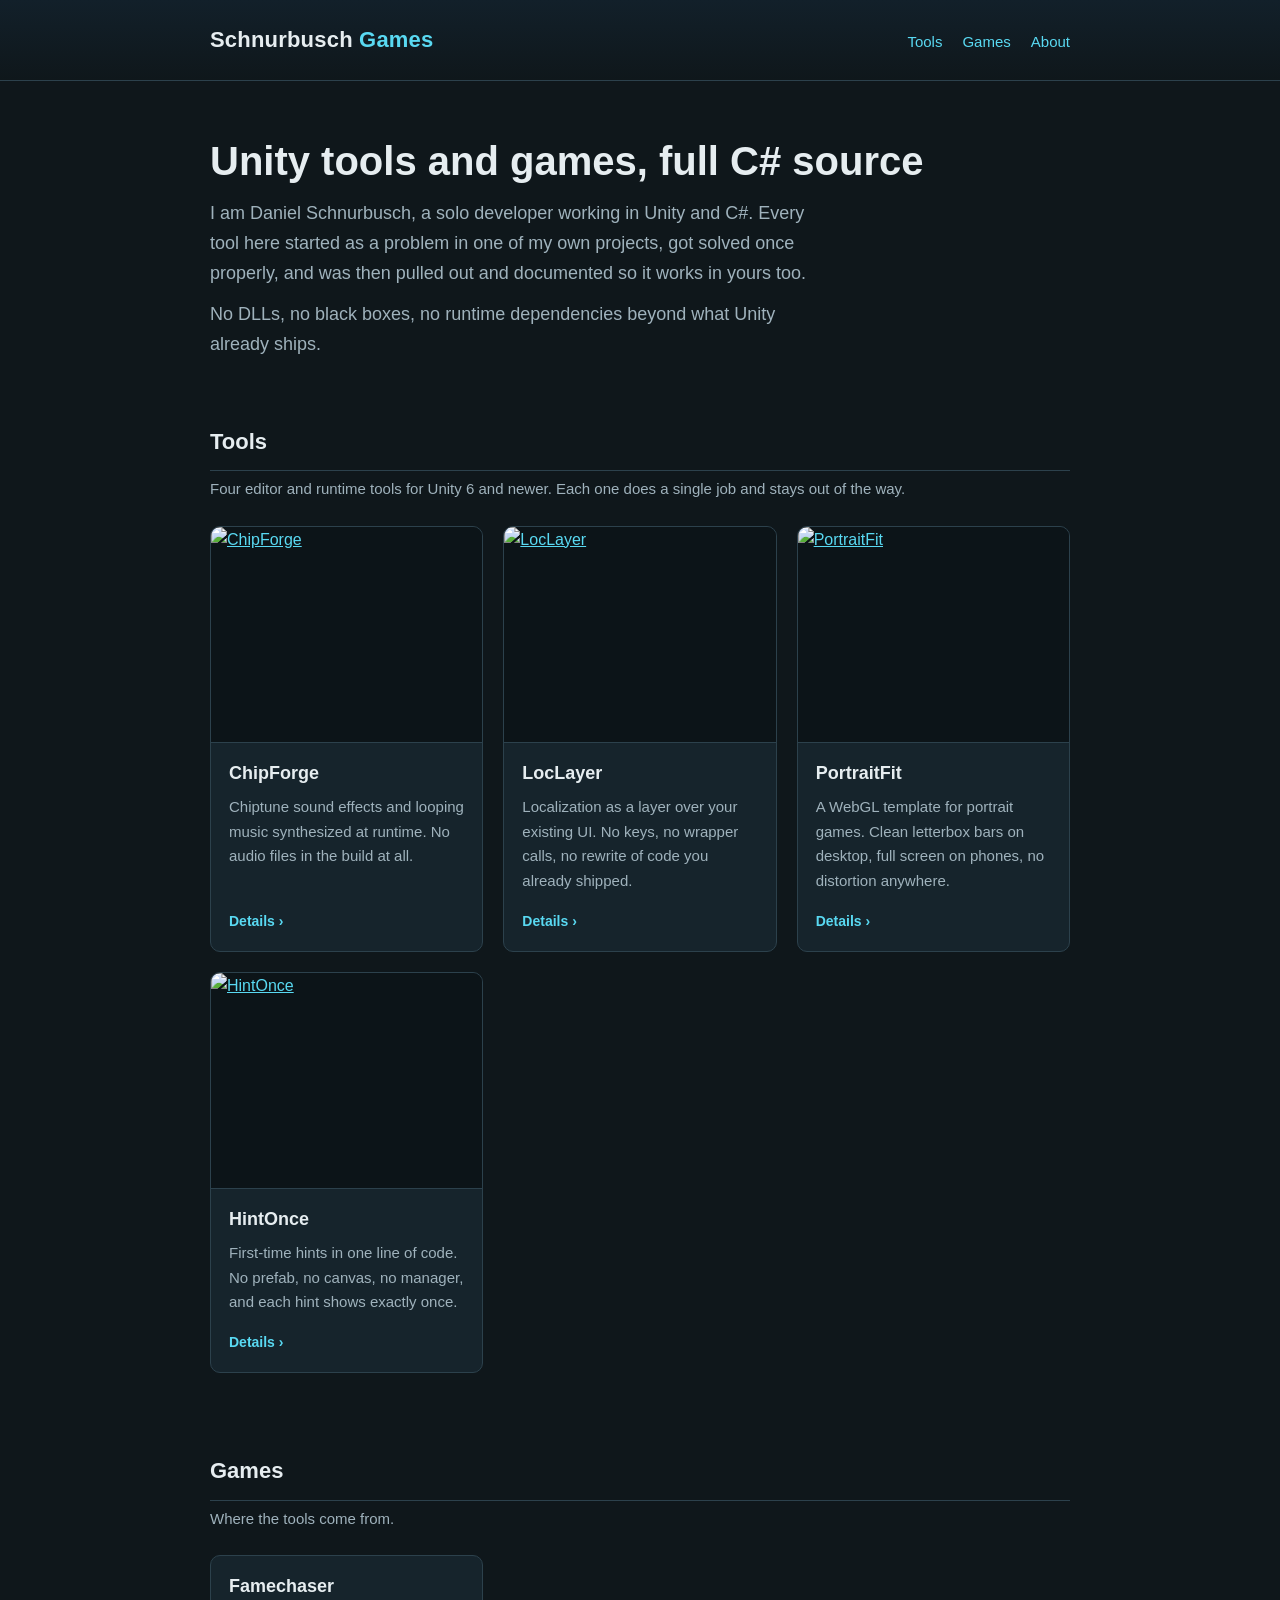
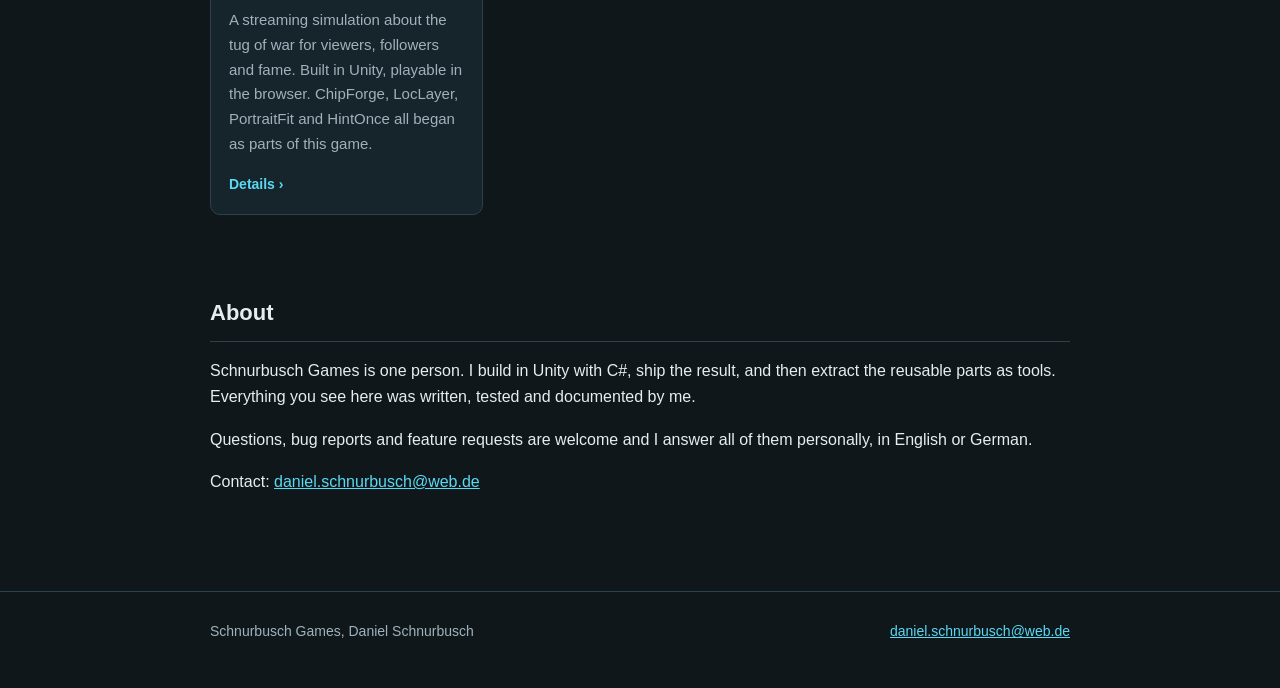
==== index.html @ 0c029e45 "Add files via upload" ====
<!doctype html>
<html lang="en">
<head>
<meta charset="utf-8">
<meta name="viewport" content="width=device-width, initial-scale=1">
<title>Schnurbusch Games</title>
<meta name="description" content="Unity tools and games by Daniel Schnurbusch. Small, focused editor tools with full C# source, extracted from shipped projects.">
<link rel="stylesheet" href="style.css">
</head>
<body>

<header class="site-head">
  <div class="wrap">
    <a class="brand" href="index.html">Schnurbusch <span>Games</span></a>
    <nav class="site-nav">
      <a href="#tools">Tools</a>
      <a href="#games">Games</a>
      <a href="#about">About</a>
    </nav>
  </div>
</header>

<main class="wrap">

  <div class="hero">
    <h1>Unity tools and games, full C# source</h1>
    <p>I am Daniel Schnurbusch, a solo developer working in Unity and C#. Every tool
       here started as a problem in one of my own projects, got solved once properly,
       and was then pulled out and documented so it works in yours too.</p>
    <p>No DLLs, no black boxes, no runtime dependencies beyond what Unity already ships.</p>
  </div>

  <section id="tools">
    <h2>Tools</h2>
    <p class="section-note">Four editor and runtime tools for Unity 6 and newer.
       Each one does a single job and stays out of the way.</p>

    <div class="grid">

      <article class="card">
        <a class="shot" href="chipforge.html"><img src="img/chipforge.png" alt="ChipForge" width="630" height="500" loading="lazy"></a>
        <div class="card-body">
          <h3><a href="chipforge.html">ChipForge</a></h3>
          <p>Chiptune sound effects and looping music synthesized at runtime.
             No audio files in the build at all.</p>
          <a class="more" href="chipforge.html">Details</a>
        </div>
      </article>

      <article class="card">
        <a class="shot" href="loclayer.html"><img src="img/loclayer.png" alt="LocLayer" width="630" height="500" loading="lazy"></a>
        <div class="card-body">
          <h3><a href="loclayer.html">LocLayer</a></h3>
          <p>Localization as a layer over your existing UI. No keys, no wrapper
             calls, no rewrite of code you already shipped.</p>
          <a class="more" href="loclayer.html">Details</a>
        </div>
      </article>

      <article class="card">
        <a class="shot" href="portraitfit.html"><img src="img/portraitfit.png" alt="PortraitFit" width="630" height="500" loading="lazy"></a>
        <div class="card-body">
          <h3><a href="portraitfit.html">PortraitFit</a></h3>
          <p>A WebGL template for portrait games. Clean letterbox bars on desktop,
             full screen on phones, no distortion anywhere.</p>
          <a class="more" href="portraitfit.html">Details</a>
        </div>
      </article>

      <article class="card">
        <a class="shot" href="hintonce.html"><img src="img/hintonce.png" alt="HintOnce" width="630" height="500" loading="lazy"></a>
        <div class="card-body">
          <h3><a href="hintonce.html">HintOnce</a></h3>
          <p>First-time hints in one line of code. No prefab, no canvas, no manager,
             and each hint shows exactly once.</p>
          <a class="more" href="hintonce.html">Details</a>
        </div>
      </article>

    </div>
  </section>

  <section id="games">
    <h2>Games</h2>
    <p class="section-note">Where the tools come from.</p>

    <div class="grid">
      <article class="card">
        <div class="card-body">
          <h3><a href="famechaser.html">Famechaser</a></h3>
          <p>A streaming simulation about the tug of war for viewers, followers and
             fame. Built in Unity, playable in the browser. ChipForge, LocLayer,
             PortraitFit and HintOnce all began as parts of this game.</p>
          <a class="more" href="famechaser.html">Details</a>
        </div>
      </article>
    </div>
  </section>

  <section id="about">
    <h2>About</h2>
    <p>Schnurbusch Games is one person. I build in Unity with C#, ship the result,
       and then extract the reusable parts as tools. Everything you see here was
       written, tested and documented by me.</p>
    <p>Questions, bug reports and feature requests are welcome and I answer all of
       them personally, in English or German.</p>
    <p>Contact: <a href="mailto:daniel.schnurbusch@web.de">daniel.schnurbusch@web.de</a></p>
  </section>

</main>

<footer class="site-foot">
  <div class="wrap">
    <span>Schnurbusch Games, Daniel Schnurbusch</span>
    <span><a href="mailto:daniel.schnurbusch@web.de">daniel.schnurbusch@web.de</a></span>
  </div>
</footer>

</body>
</html>
---- style.css ----
/* Schnurbusch Games, shared stylesheet.
   Palette matches the itch.io storefront so the whole brand reads as one thing. */

:root {
  --bg: #0f171b;
  --panel: #16242c;
  --panel-2: #1b2f39;
  --border: #2c414c;
  --text: #e6edf0;
  --muted: #9fb2bc;
  --accent: #59d9f2;
  --accent-ink: #06222b;
  --radius: 10px;
  --maxw: 900px;
}

* { box-sizing: border-box; }

html { scroll-behavior: smooth; }

body {
  margin: 0;
  background: var(--bg);
  color: var(--text);
  font: 16px/1.65 -apple-system, BlinkMacSystemFont, "Segoe UI", Roboto, Helvetica, Arial, sans-serif;
  -webkit-font-smoothing: antialiased;
}

a { color: var(--accent); }
a:hover { color: #8fe8ff; }

img { max-width: 100%; height: auto; display: block; }

.wrap {
  max-width: var(--maxw);
  margin: 0 auto;
  padding: 0 20px;
}

/* Header */

.site-head {
  border-bottom: 1px solid var(--border);
  background: linear-gradient(180deg, #12202a 0%, var(--bg) 100%);
}

.site-head .wrap {
  display: flex;
  flex-wrap: wrap;
  align-items: baseline;
  gap: 8px 24px;
  padding-top: 22px;
  padding-bottom: 22px;
}

.brand {
  font-size: 22px;
  font-weight: 700;
  letter-spacing: 0.2px;
  color: var(--text);
  text-decoration: none;
  white-space: nowrap;
}
.brand span { color: var(--accent); }

.site-nav {
  margin-left: auto;
  display: flex;
  gap: 20px;
  font-size: 15px;
}
.site-nav a { text-decoration: none; }
.site-nav a:hover { text-decoration: underline; }

/* Hero */

.hero { padding: 56px 0 12px; }

.hero h1 {
  margin: 0 0 14px;
  font-size: clamp(28px, 5vw, 40px);
  line-height: 1.2;
}

.hero p {
  margin: 0 0 12px;
  font-size: 18px;
  color: var(--muted);
  max-width: 62ch;
}

/* Sections */

section { padding: 40px 0; }

h2 {
  font-size: 22px;
  margin: 0 0 6px;
  padding-bottom: 10px;
  border-bottom: 1px solid var(--border);
}

.section-note {
  color: var(--muted);
  font-size: 15px;
  margin: 0 0 24px;
}

/* Product grid */

.grid {
  display: grid;
  grid-template-columns: repeat(auto-fill, minmax(260px, 1fr));
  gap: 20px;
  margin-top: 24px;
}

.card {
  background: var(--panel);
  border: 1px solid var(--border);
  border-radius: var(--radius);
  overflow: hidden;
  display: flex;
  flex-direction: column;
  transition: border-color .15s ease, transform .15s ease;
}
.card:hover { border-color: var(--accent); transform: translateY(-2px); }

.card .shot {
  background: #0c1418;
  border-bottom: 1px solid var(--border);
}

.card-body {
  padding: 16px 18px 18px;
  display: flex;
  flex-direction: column;
  flex: 1;
}

.card h3 {
  margin: 0 0 6px;
  font-size: 18px;
}
.card h3 a { text-decoration: none; color: var(--text); }
.card:hover h3 a { color: var(--accent); }

.card p {
  margin: 0 0 16px;
  color: var(--muted);
  font-size: 15px;
  flex: 1;
}

.more {
  font-size: 14px;
  font-weight: 600;
  text-decoration: none;
  align-self: flex-start;
}
.more::after { content: " \203A"; }

/* Product page */

.product-head { padding: 48px 0 8px; }

.product-head h1 {
  margin: 0 0 8px;
  font-size: clamp(26px, 4.6vw, 36px);
}

.tagline {
  margin: 0 0 24px;
  font-size: 18px;
  color: var(--muted);
  max-width: 62ch;
}

.product-shot {
  border: 1px solid var(--border);
  border-radius: var(--radius);
  overflow: hidden;
  margin-bottom: 8px;
}

.prose p { max-width: 68ch; }
.prose ul { max-width: 68ch; padding-left: 22px; }
.prose li { margin-bottom: 8px; }

.prose h3 {
  font-size: 17px;
  margin: 30px 0 10px;
  color: var(--accent);
}

code, .code {
  font-family: ui-monospace, SFMono-Regular, Menlo, Consolas, monospace;
  font-size: 14px;
}

code {
  background: var(--panel-2);
  border: 1px solid var(--border);
  border-radius: 4px;
  padding: 1px 6px;
}

pre.code {
  background: var(--panel-2);
  border: 1px solid var(--border);
  border-radius: var(--radius);
  padding: 14px 16px;
  overflow-x: auto;
  margin: 18px 0;
}
pre.code code { background: none; border: 0; padding: 0; }

/* Availability block, the only place with store links */

.availability {
  background: var(--panel);
  border: 1px solid var(--border);
  border-radius: var(--radius);
  padding: 22px 24px;
  margin: 36px 0 8px;
}

.availability h2 {
  border: 0;
  padding: 0;
  margin: 0 0 14px;
  font-size: 19px;
}

.availability ul {
  list-style: none;
  margin: 0;
  padding: 0;
}

.availability li {
  padding: 10px 0;
  border-top: 1px solid var(--border);
  display: flex;
  flex-wrap: wrap;
  align-items: baseline;
  gap: 6px 12px;
}
.availability li:first-child { border-top: 0; }

.availability .where { font-weight: 600; min-width: 150px; }
.availability .status { color: var(--muted); font-size: 15px; }

/* Footer */

.site-foot {
  border-top: 1px solid var(--border);
  margin-top: 40px;
  padding: 28px 0 44px;
  color: var(--muted);
  font-size: 14px;
}

.site-foot .wrap {
  display: flex;
  flex-wrap: wrap;
  gap: 8px 24px;
  justify-content: space-between;
}

.back {
  display: inline-block;
  margin-top: 8px;
  font-size: 15px;
  text-decoration: none;
}
.back::before { content: "\2039  "; }

@media (max-width: 560px) {
  .site-nav { gap: 14px; font-size: 14px; }
  .availability { padding: 18px; }
  .availability .where { min-width: 0; }
}
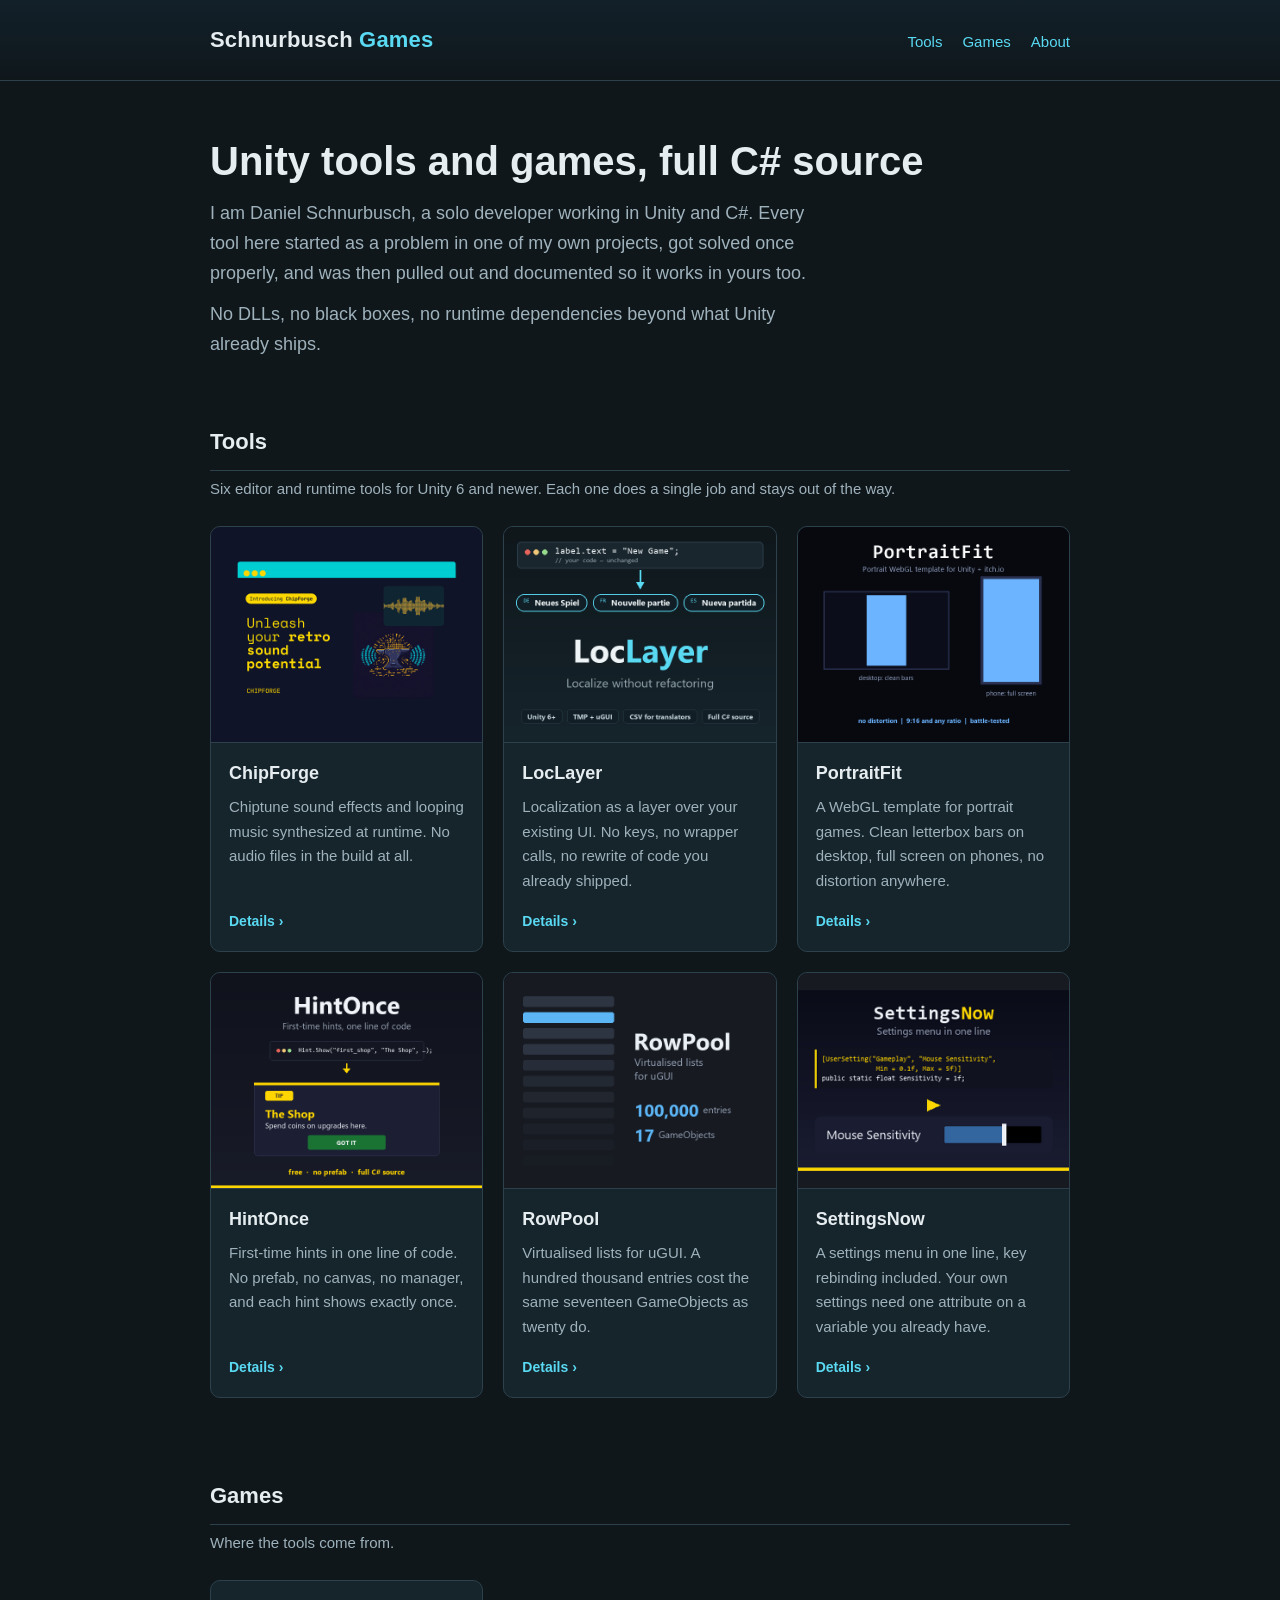
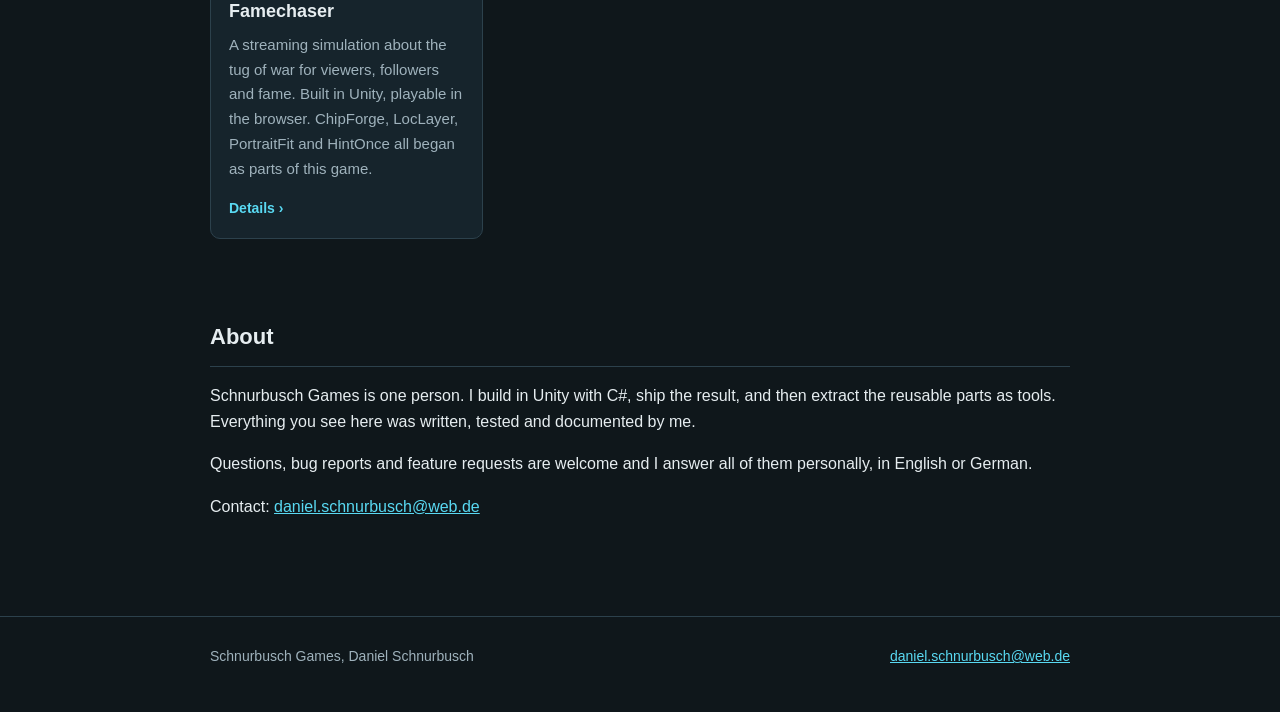
==== commit adc67094: "Add RowPool and SettingsNow, mark PortraitFit as published PortraitFit went live on the Asset Store " ====
--- a/index.html
+++ b/index.html
@@ -32,7 +32,7 @@
 
   <section id="tools">
     <h2>Tools</h2>
-    <p class="section-note">Four editor and runtime tools for Unity 6 and newer.
+    <p class="section-note">Six editor and runtime tools for Unity 6 and newer.
        Each one does a single job and stays out of the way.</p>
 
     <div class="grid">
@@ -77,6 +77,26 @@
         </div>
       </article>
 
+      <article class="card">
+        <a class="shot" href="rowpool.html"><img src="img/rowpool.png" alt="RowPool" width="630" height="500" loading="lazy"></a>
+        <div class="card-body">
+          <h3><a href="rowpool.html">RowPool</a></h3>
+          <p>Virtualised lists for uGUI. A hundred thousand entries cost the same
+             seventeen GameObjects as twenty do.</p>
+          <a class="more" href="rowpool.html">Details</a>
+        </div>
+      </article>
+
+      <article class="card">
+        <a class="shot" href="settingsnow.html"><img src="img/settingsnow.png" alt="SettingsNow" width="630" height="500" loading="lazy"></a>
+        <div class="card-body">
+          <h3><a href="settingsnow.html">SettingsNow</a></h3>
+          <p>A settings menu in one line, key rebinding included. Your own settings
+             need one attribute on a variable you already have.</p>
+          <a class="more" href="settingsnow.html">Details</a>
+        </div>
+      </article>
+
     </div>
   </section>
 
